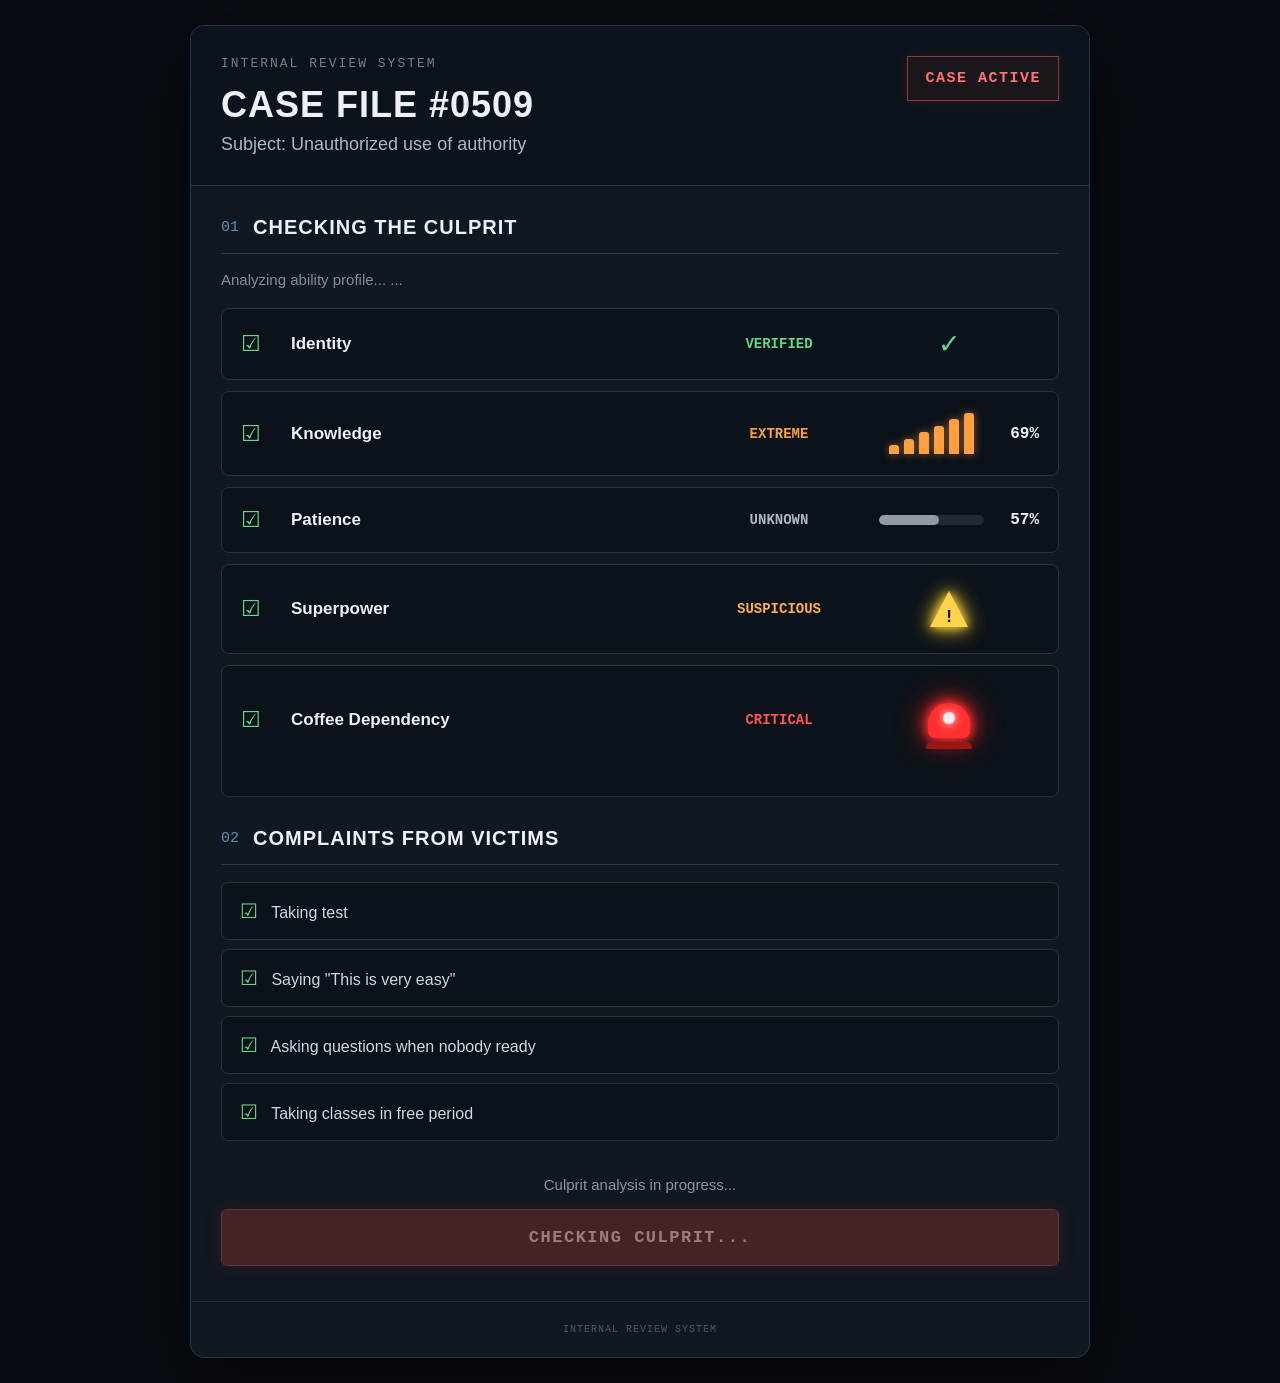
==== page4.html @ 77220b17 "Add Teachers Day website" ====
<!DOCTYPE html>
<html lang="en">

<head>

    <meta charset="UTF-8">

    <meta
        name="viewport"
        content="width=device-width, initial-scale=1.0"
    >

    <title>CASE FILE #0509</title>

    <link rel="stylesheet" href="page4.css">

</head>


<body>

<main class="case-file">


    <!-- HEADER -->

    <header class="header">

        <div>

            <p class="system">
                INTERNAL REVIEW SYSTEM
            </p>

            <h1>
                CASE FILE #0509
            </h1>

            <h2>
                Subject: Unauthorized use of authority
            </h2>

        </div>


        <div class="case-status">
            CASE ACTIVE
        </div>

    </header>



    <!-- CHECKING THE CULPRIT -->

    <section class="culprit">

        <div class="section-heading">

            <span>01</span>

            <h3>
                CHECKING THE CULPRIT
            </h3>

        </div>


        <p class="checking-text">
            Analyzing ability profile...
            <span class="dots">...</span>
        </p>



        <!-- IDENTITY -->

        <div
            class="ability"
            style="--delay: 0s"
        >

            <div class="check">
                ☑
            </div>

            <div class="ability-name">
                Identity
            </div>

            <div class="result verified">
                VERIFIED
            </div>

            <div class="indicator verified-indicator">
                       ✓
            </div>

        </div>



        <!-- KNOWLEDGE -->

        <div
            class="ability"
            style="--delay: 0.7s"
        >

            <div class="check">
                ☑
            </div>

            <div class="ability-name">
                Knowledge
            </div>

            <div class="result extreme blink">
                EXTREME
            </div>

            <div class="indicator knowledge-indicator">

                <div class="mini-graph">
                    <span></span>
                    <span></span>
                    <span></span>
                    <span></span>
                    <span></span>
                    <span></span>
                </div>

                <strong>
                    <span id="knowledgePercent">0</span>%
                </strong>

            </div>

        </div>



        <!-- PATIENCE -->

        <div
            class="ability"
            style="--delay: 1.4s"
        >

            <div class="check">
                ☑
            </div>

            <div class="ability-name">
                Patience
            </div>

            <div class="result unknown blink-slow">
                UNKNOWN
            </div>

            <div class="indicator">

                <div class="meter">

                    <div
                        id="patienceMeter"
                        class="meter-fill patience-fill"
                    ></div>

                </div>

                <strong>
                    <span id="patiencePercent">0</span>%
                </strong>

            </div>

        </div>



        <!-- SUPERPOWER -->

        <div
            class="ability"
            style="--delay: 2.1s"
        >

            <div class="check">
                ☑
            </div>

            <div class="ability-name">
                Superpower
            </div>

            <div class="result suspicious blink-warning">
                SUSPICIOUS
            </div>

            <div class="indicator danger-indicator">
                 <div class="warning-symbol">
                    <div class="warning-triangle">
                        <span>!</span>
                    </div>
                 </div>
            </div>
            
        </div>    


        <!-- COFFEE DEPENDENCY-->

        <div
            class="ability"
            style="--delay: 2.8s"
        >

            <div class="check">
                ☑
            </div>

            <div class="ability-name">
                Coffee Dependency
            </div>

            <div class="result critical blink-danger">
                CRITICAL
            </div>

            <div class="siren-indicator">
                <div class="red siren" aria-label="Warning siren">
                </div>
                <div class="siren-dome">
                </div>
            </div>
            <div class="siren-base"></div>
            

        </div>


    </section>



    <!-- COMPLAINTS -->

    <section class="complaints">

        <div class="section-heading">

            <span>02</span>

            <h3>
                COMPLAINTS FROM VICTIMS
            </h3>

        </div>


        <div class="complaint">
            <span>☑</span>
            Taking test
        </div>


        <div class="complaint">
            <span>☑</span>
            Saying "This is very easy"
        </div>


        <div class="complaint">
            <span>☑</span>
            Asking questions when nobody ready
        </div>


        <div class="complaint">
            <span>☑</span>
            Taking classes in free period
        </div>

    </section>



    <!-- FINAL ACTION -->

    <section class="final-action">

        <p id="processingMessage">
            Culprit analysis in progress...
        </p>


        <button
            id="punishmentButton"
            onclick="startFinalProcessing()"
            disabled
        >
            CHECKING CULPRIT...
        </button>


        <!-- 8 SECOND PROCESSING -->

        <div
            id="processingArea"
            class="processing-area"
        >

            <p id="processingText">
                VERIFYING FINAL DECISION...
            </p>


            <div class="progress-bar">

                <div
                    id="progress"
                    class="progress"
                ></div>

            </div>


            <p id="progressText">
                0%
            </p>

        </div>

    </section>



    <footer>
        INTERNAL REVIEW SYSTEM
    </footer>


</main>


<script src="page4.js"></script>

</body>

</html>
---- page4.css ----
* {
    margin: 0;
    padding: 0;
    box-sizing: border-box;
}


/* ================================
   PAGE
================================ */

body {
    min-height: 100vh;
    background: #080d13;
    color: #edf1f5;
    font-family: Arial, sans-serif;

    display: flex;
    justify-content: center;

    padding: 25px 15px;
}


/* ================================
   MAIN CASE FILE
================================ */

.case-file {
    width: min(100%, 900px);

    background: #101821;

    border: 1px solid #293847;

    border-radius: 14px;

    overflow: hidden;

    box-shadow:
        0 25px 70px rgba(0,0,0,0.65);

    animation: pageAppear 0.8s ease;
}


@keyframes pageAppear {

    from {
        opacity: 0;
        transform: translateY(25px);
    }

    to {
        opacity: 1;
        transform: translateY(0);
    }
}


/* ================================
   HEADER
================================ */

.header {

    padding: 30px;

    background: #0c131b;

    border-bottom: 1px solid #293847;

    display: flex;

    justify-content: space-between;

    align-items: flex-start;

    gap: 25px;
}


.system {

    color: #71808e;

    font-family: "Courier New", monospace;

    font-size: 13px;

    letter-spacing: 2px;

    margin-bottom: 13px;
}


.header h1 {

    font-size: 36px;

    letter-spacing: 1px;

    margin-bottom: 8px;
}


.header h2 {

    color: #aeb8c1;

    font-size: 18px;

    font-weight: normal;
}


/* ================================
   CASE ACTIVE
================================ */

.case-status {

    padding: 13px 17px;

    color: #ff7373;

    border: 1px solid #8b3939;

    background: rgba(120, 35, 35, 0.14);

    font-family: "Courier New", monospace;

    font-size: 15px;

    font-weight: bold;

    letter-spacing: 1.5px;

    white-space: nowrap;

    animation: statusPulse 1.2s infinite;

    box-shadow:
        0 0 12px rgba(220,60,60,0.12);
}


@keyframes statusPulse {

    50% {
        opacity: 0.45;

        box-shadow:
            0 0 22px rgba(220,60,60,0.3);
    }
}


/* ================================
   SECTIONS
================================ */

.culprit,
.complaints {

    margin: 30px;
}


.section-heading {

    display: flex;

    align-items: center;

    gap: 14px;

    padding-bottom: 14px;

    border-bottom: 1px solid #2b3947;

    margin-bottom: 17px;
}


.section-heading span {

    color: #6090b9;

    font-family: "Courier New", monospace;

    font-size: 15px;
}


.section-heading h3 {

    font-size: 20px;

    letter-spacing: 1px;
}


.checking-text {

    color: #82909d;

    font-size: 15px;

    margin-bottom: 20px;
}


.dots {

    animation: dots 1.2s infinite;
}


@keyframes dots {

    0%, 20% {
        opacity: 0;
    }

    50% {
        opacity: 1;
    }

    100% {
        opacity: 0;
    }
}


/* ================================
   ABILITY CARDS
================================ */

.ability {

    display: grid;

    grid-template-columns:
        35px 1fr 130px 180px;

    align-items: center;

    gap: 15px;

    padding: 19px;

    margin-bottom: 11px;

    background: #0b1219;

    border: 1px solid #273542;

    border-radius: 8px;

    opacity: 0;

    transform: translateX(-25px);

    animation:
        abilityAppear
        0.7s
        var(--delay)
        forwards;

    min-height: 60px;
}


@keyframes abilityAppear {

    to {
        opacity: 1;
        transform: translateX(0);
    }
}


.ability:hover {

    border-color: #435668;

    transform: translateX(4px);
}


.check {

    color: #6bd48d;

    font-size: 22px;
}


.ability-name {

    font-size: 17px;

    font-weight: bold;
}


.result {

    font-family: "Courier New", monospace;

    font-size: 14px;

    font-weight: bold;

    text-align: center;
}


/* ================================
   RESULT COLOURS
================================ */

/* VERIFIED */

.verified {

    color: #64d58b;
}


/* EXTREME = ORANGE */

.extreme {

    color: #ff9f43;

    animation:
        extremePulse
        0.9s
        infinite;

}


@keyframes extremePulse {

    50% {

        opacity: 0.45;

        text-shadow:
            0 0 14px #ff8c32;
    }
}


.unknown {
    color: #aeb8c1;
}


.suspicious {
    color: #ffae52;
}


.critical {
    color: #ff5555;
}


/* ================================
   GENERAL BLINKING
================================ */

.blink {

    animation:
        yellowBlink
        0.75s
        infinite;
}


.blink-slow {

    animation:
        slowBlink
        1.5s
        infinite;
}


.blink-warning {

    animation:
        warningBlink
        0.9s
        infinite;
}


.blink-danger {

    animation:
        redBlink
        0.5s
        infinite;
}


@keyframes yellowBlink {

    50% {

        opacity: 0.25;

        text-shadow:
            0 0 14px #ffd35a;
    }
}


@keyframes slowBlink {

    50% {
        opacity: 0.35;
    }
}


@keyframes warningBlink {

    50% {

        opacity: 0.3;

        text-shadow:
            0 0 12px #ffae52;
    }
}


@keyframes redBlink {

    50% {

        opacity: 0.2;

        text-shadow:
            0 0 18px #ff3333;
    }
}


/* ================================
   INDICATORS
================================ */

.indicator {

    display: flex;

    align-items: center;

    justify-content: flex-end;

    gap: 10px;
}


.indicator strong {

    min-width: 45px;

    text-align: right;

    font-family: "Courier New", monospace;

    font-size: 16px;
}


/* ================================
   IDENTITY - VERIFIED CHECK
================================ */

.verified-indicator {

    color: #67d78e;

    font-size: 27px;

    justify-content: center;

    padding-left: 0;

    transform: translateX(0);

    animation:
        verifiedPulse
        1.2s
        infinite;
}


@keyframes verifiedPulse {

    0%, 100% {

        transform:
            translateX(0)
            scale(1);

    }

    50% {

        transform:
            translateX(0)
            scale(1.18);

        text-shadow:
            0 0 12px #67d78e,
            0 0 22px rgba(103,215,142,0.5);
    }
}


/* ================================
   KNOWLEDGE GRAPH
================================ */

.knowledge-indicator {

    display: flex;

    align-items: center;

    justify-content: flex-end;

    gap: 10px;
}


.mini-graph {

    width: 105px;

    height: 45px;

    display: flex;

    align-items: flex-end;

    justify-content: center;

    gap: 5px;

    padding-bottom: 2px;
}


.mini-graph span {

    width: 10px;

    min-height: 7px;

    background: #ff9f43;

    border-radius:
        3px 3px 0 0;

    box-shadow:
        0 0 8px rgba(255,159,67,0.5);

    transform-origin: bottom;

    animation:
        graphMove
        2.4s
        ease-in-out
        infinite alternate;
}


/* Rising graph */

.mini-graph span:nth-child(1) {
    height: 9px;
    animation-delay: 0s;
}


.mini-graph span:nth-child(2) {
    height: 15px;
    animation-delay: 0.08s;
}


.mini-graph span:nth-child(3) {
    height: 22px;
    animation-delay: 0.16s;
}


.mini-graph span:nth-child(4) {
    height: 28px;
    animation-delay: 0.24s;
}


.mini-graph span:nth-child(5) {
    height: 35px;
    animation-delay: 0.32s;
}


.mini-graph span:nth-child(6) {
    height: 41px;
    animation-delay: 0.40s;
}


@keyframes graphMove {

    0% {

        transform:
            scaleY(0.35);

        opacity: 0.5;
    }

    50% {

        transform:
            scaleY(1);

        opacity: 1;
    }

    100% {

        transform:
            scaleY(0.55);

        opacity: 0.75;
    }
}


/* ================================
   METERS
================================ */

.meter {

    width: 105px;

    height: 10px;

    background: #202b34;

    border-radius: 20px;

    overflow: hidden;
}


.meter-fill {

    height: 100%;

    border-radius: 20px;
}


/* ================================
   PATIENCE
   BAR MOVES, NUMBER STAYS 63%
================================ */

.patience-fill {

    width: 63%;

    background: #8e9aa5;

    animation:
        patienceMovement
        2.6s
        ease-in-out
        infinite alternate;
}


@keyframes patienceMovement {

    0% {

        transform:
            scaleX(0.35);

        transform-origin: left;
    }

    25% {

        transform:
            scaleX(0.55);
    }

    50% {

        transform:
            scaleX(0.8);
    }

    75% {

        transform:
            scaleX(0.5);
    }

    100% {

        transform:
            scaleX(1);
    }
}


/* ================================
   SUPERPOWER
   PAGE-2 STYLE WARNING
================================ */

.danger-indicator {

    justify-content: center;

    min-height: 50px;
}


.warning-symbol {
    position: relative;

    width: 42px;

    height: 42px;

    display: flex;

    align-items: center;

    justify-content: center;

    flex-shrink: 0;

    animation:
        warningPulse
        0.8s
        infinite;
}


.warning-triangle {

    width: 0;

    height: 0;

    border-left:
        19px solid transparent;

    border-right:
        19px solid transparent;

    border-bottom:
        36px solid #ffd34e;

    position: relative;

    filter:
        drop-shadow(
            0 0 5px #ffd34e
        )

        drop-shadow(
            0 0 10px
            rgb(255, 210, 31)
        );
}


.warning-triangle span {

    position: absolute;

    left: 0;

    top: 17px;

    transform: translateX(-50%);

    font-family: Arial, sans-serif;

    font-size: 17px;

    font-weight: 900;

    color: #111;

    line-height: 1;
}


@keyframes warningPulse {

    0%, 100% {

        transform:
            scale(1);

        opacity: 0.65;
            
    }

    50% {

        transform:
            scale(1.17);

        opacity: 0.48;

        filter:
            drop-shadow(
                0 0 3px #ffd34e
            )

            drop-shadow(
                0 0 25px #ffd34e
            );
    }
}

/* =====================================================
   COFFEE DEPENDENCY — RED SIREN
   ===================================================== */

/* Completely override the old indicator positioning */
.ability .siren-indicator {
    width: 180px;
    height: 70px;

    display: flex;
    align-items: center;
    justify-content: center;

    position: relative;

    margin: 0;
    padding: 0;

    overflow: visible;
}


/* RED SIREN */
.red-siren {
    width: 58px;
    height: 58px;

    position: relative;

    display: flex;
    flex-direction: column;
    align-items: center;
    justify-content: flex-end;

    animation: sirenGlow 0.65s infinite alternate;
}


/* Glowing red dome */
.siren-dome {
    width: 42px;
    height: 35px;

    background: #ff3030;

    border-radius: 24px 24px 8px 8px;

    box-shadow:
        0 0 8px #ff3030,
        0 0 18px #ff3030,
        0 0 32px rgba(255, 30, 30, 0.9);

    position: relative;
}


/* Small bright light inside */
.siren-dome::after {
    content: "";

    position: absolute;

    width: 12px;
    height: 12px;

    background: #ffffff;

    border-radius: 50%;

    top: 9px;
    left: 15px;

    opacity: 0.9;

    box-shadow:
        0 0 8px #ffffff;
}


/* Siren base */
.siren-base {
    width: 46px;
    height: 7px;
    position: relative;
left: 685px;
bottom: 28px;

    background: #9d1515;

    border-radius: 7px 7px 2px 2px;

}


/* Continuous flashing/glowing */
@keyframes sirenGlow {

    0% {
        opacity: 0.35;

        filter: brightness(0.7);

        transform: scale(0.96);

        filter: drop-shadow(
            0 0 3px #ff2020
        );
    }

    50% {
        opacity: 1;

        filter: brightness(1.5);

        transform: scale(1.04);

        filter: drop-shadow(
            0 0 15px #ff2020
        );
    }

    100% {
        opacity: 0.45;

        filter: brightness(0.8);

        transform: scale(0.98);

        filter: drop-shadow(
            0 0 5px #ff2020
        );
    }
}

/* ================================
   COMPLAINTS
================================ */

.complaint {

    padding: 16px 18px;

    margin-bottom: 9px;

    background: #0b1219;

    border: 1px solid #273542;

    border-radius: 7px;

    color: #d0d7dd;

    font-size: 16px;

    opacity: 0;

    transform: translateY(8px);

    animation:
        complaintAppear
        0.5s
        forwards;
}


.complaint:nth-of-type(2) {
    animation-delay: 0.3s;
}


.complaint:nth-of-type(3) {
    animation-delay: 0.6s;
}


.complaint:nth-of-type(4) {
    animation-delay: 0.9s;
}


.complaint span {

    color: #69d58d;

    font-size: 20px;

    margin-right: 9px;
}


@keyframes complaintAppear {

    to {

        opacity: 1;

        transform:
            translateY(0);
    }
}


/* ================================
   FINAL ACTION
================================ */

.final-action {

    margin: 35px 30px;

    text-align: center;
}


#processingMessage {

    color: #8997a4;

    font-size: 15px;

    margin-bottom: 16px;
}


/* ================================
   RED BUTTON
================================ */

#punishmentButton {

    width: 100%;

    padding: 18px;

    border:
        1px solid #9e3030;

    border-radius: 6px;

    background: #9e3030;

    color: white;

    font-family:
        "Courier New",
        monospace;

    font-size: 17px;

    font-weight: bold;

    letter-spacing: 1.5px;

    cursor: pointer;

    transition: 0.25s;

    box-shadow:
        0 0 18px
        rgba(180,40,40,0.18);
}


#punishmentButton:not(:disabled) {

    animation:
        punishmentPulse
        1.2s
        infinite;
}


@keyframes punishmentPulse {

    50% {

        box-shadow:
            0 0 28px
            rgba(220,50,50,0.4);
    }
}


#punishmentButton:hover:not(:disabled) {

    background: #c43b3b;

    transform:
        translateY(-2px);
}


#punishmentButton:disabled {

    background: #442326;

    border-color: #603338;

    color: #9d7b7f;

    cursor: not-allowed;

    animation: none;
}


/* ================================
   8 SECOND PROCESSING
================================ */

.processing-area {

    display: none;

    margin-top: 24px;

    padding: 23px;

    background: #090f15;

    border:
        1px solid #713a3a;

    border-radius: 8px;
}


#processingText {

    color: #ff6767;

    font-family:
        "Courier New",
        monospace;

    font-size: 15px;

    font-weight: bold;

    margin-bottom: 17px;

    animation:
        processingBlink
        0.7s
        infinite;
}


@keyframes processingBlink {

    50% {
        opacity: 0.35;
    }
}


.progress-bar {

    height: 15px;

    background: #202932;

    border-radius: 20px;

    overflow: hidden;
}


.progress {

    height: 100%;

    width: 0%;

    background: #c63b3b;

    transition:
        width 0.1s linear;
}


#progressText {

    color: #b8c0c7;

    font-family:
        "Courier New",
        monospace;

    font-size: 15px;

    margin-top: 10px;
}


/* ================================
   FOOTER
================================ */

footer {

    padding: 22px;

    border-top:
        1px solid #222e39;

    text-align: center;

    color: #4d5a66;

    font-family:
        "Courier New",
        monospace;

    font-size: 10px;

    letter-spacing: 1px;
}


/* ================================
   ANDROID / MOBILE
================================ */

@media (max-width: 700px) {

    body {

        padding: 10px;

    }


    .header {

        padding: 23px 20px;

        flex-direction: column;

        gap: 17px;
    }


    .header h1 {

        font-size: 29px;

    }


    .header h2 {

        font-size: 15px;

        line-height: 1.5;
    }


    .case-status {

        align-self: flex-start;

        font-size: 13px;

        padding: 12px 15px;
    }


    .culprit,
    .complaints {

        margin: 25px 18px;
    }


    .ability {

        grid-template-columns:
            30px 1fr;

        gap: 10px;

        padding: 17px;

    }


    .ability-name {

        font-size: 16px;
    }


    .result {

        grid-column: 2;

        text-align: left;

        font-size: 14px;
    }


    .indicator {

        grid-column: 2;

        justify-content: flex-start;
    }


    .knowledge-indicator {

        justify-content: flex-start;
    }


    .mini-graph {

        width: 95px;

        height: 43px;
    }


    .verified-indicator {

        justify-content: flex-start;

        padding-left: 10px;
    }


    .danger-indicator,
    .siren-indicator {

        justify-content: flex-start;

        padding-left: 8px;
    }


    .complaint {

        font-size: 15px;

        line-height: 1.4;
    }


    .section-heading h3 {

        font-size: 17px;
    }


    .final-action {

        margin-left: 18px;

        margin-right: 18px;
    }


    #punishmentButton {

        font-size: 15px;

        padding: 17px 12px;
    }


    #processingText {

        font-size: 13px;

        line-height: 1.5;
    }

}
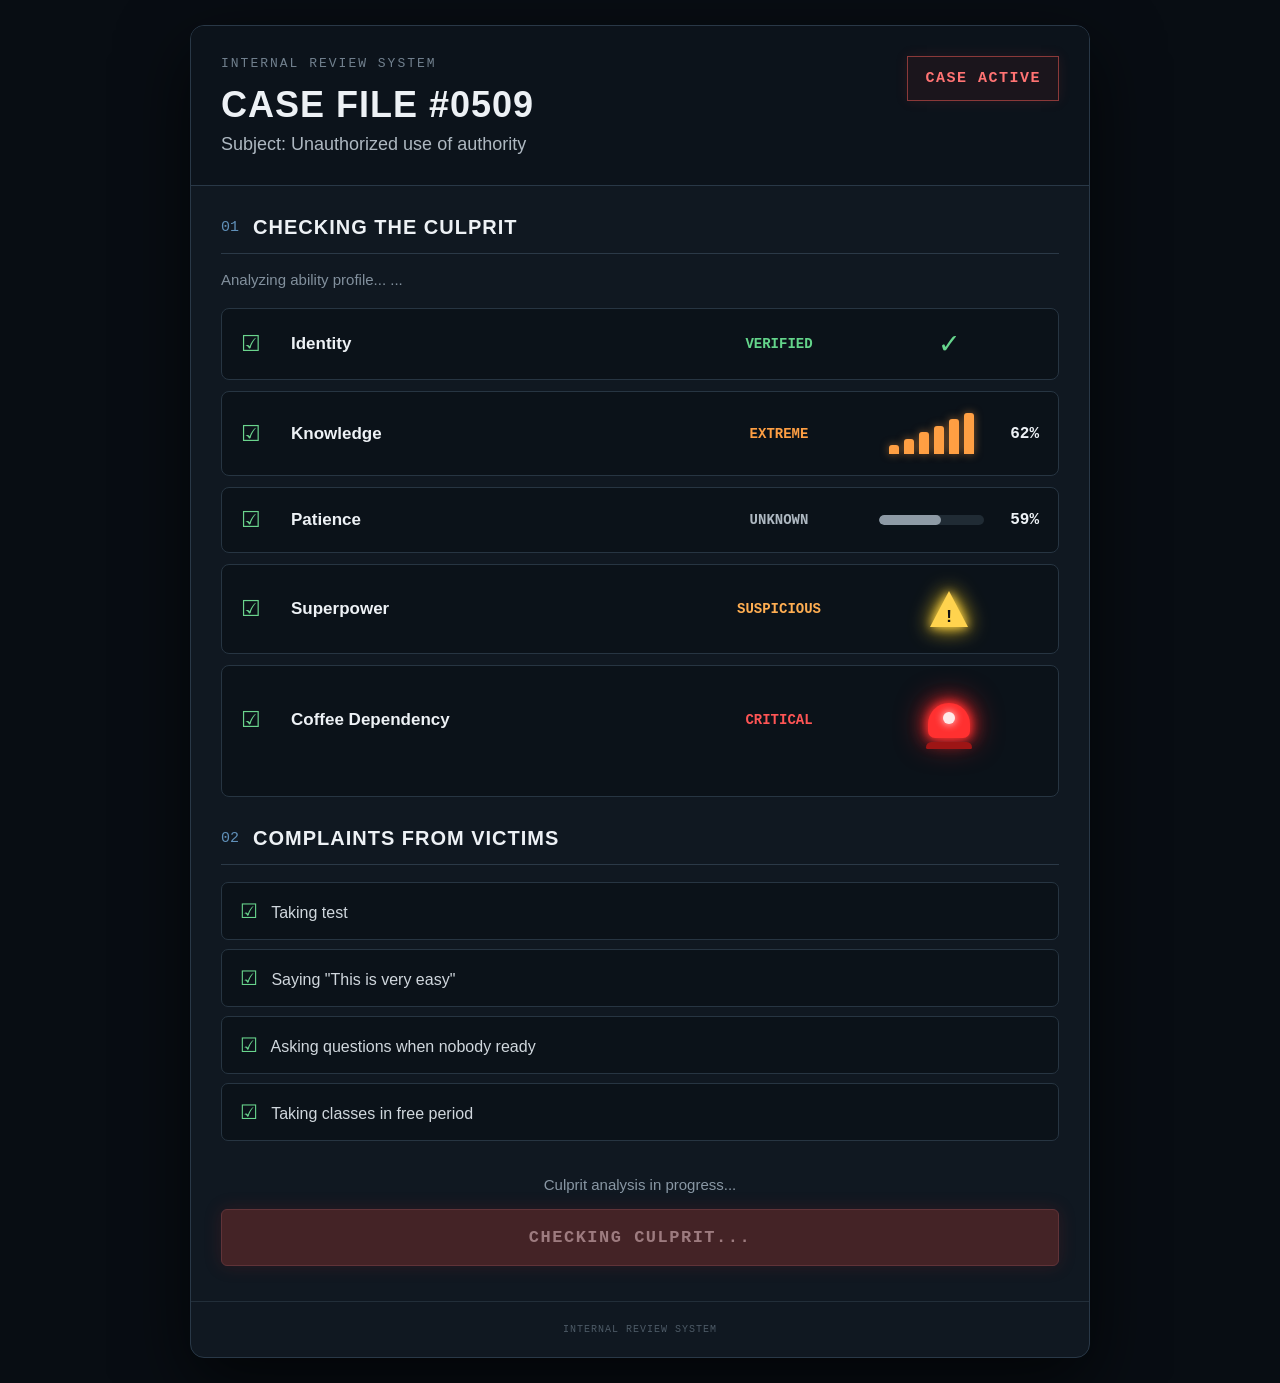
==== commit 73cf72b5: "Update page4.html" ====
--- a/page4.html
+++ b/page4.html
@@ -18,7 +18,10 @@
 
 
 <body>
-
+    
+<audio id="page4Music" loop>
+    <source src="L's theme A audio.mp3" type="audio/mpeg">
+</audio>
 <main class="case-file">
 
 
@@ -349,4 +352,4 @@
 
 </body>
 
-</html>+</html>
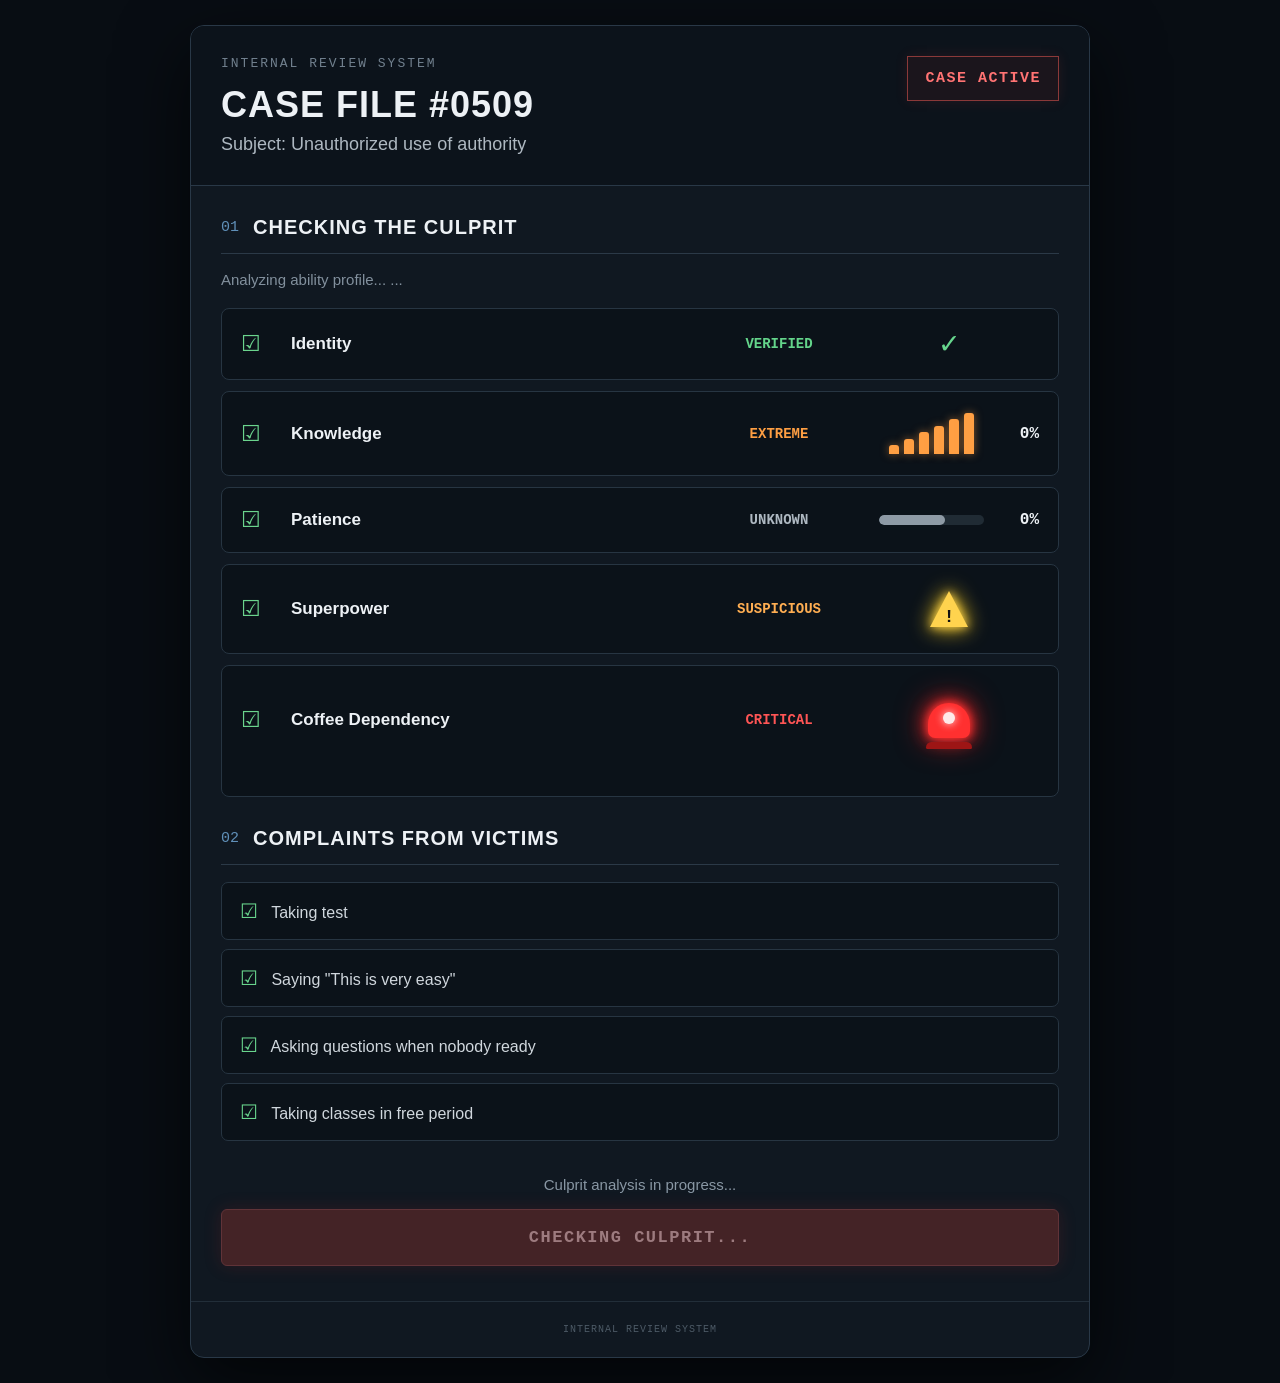
==== commit 4216fe8d: "Add Music in page4" ====
--- a/page4.html
+++ b/page4.html
@@ -18,6 +18,7 @@
 
 
 <body>
+
     
 <audio id="page4Music" loop>
     <source src="L's theme A audio.mp3" type="audio/mpeg">
